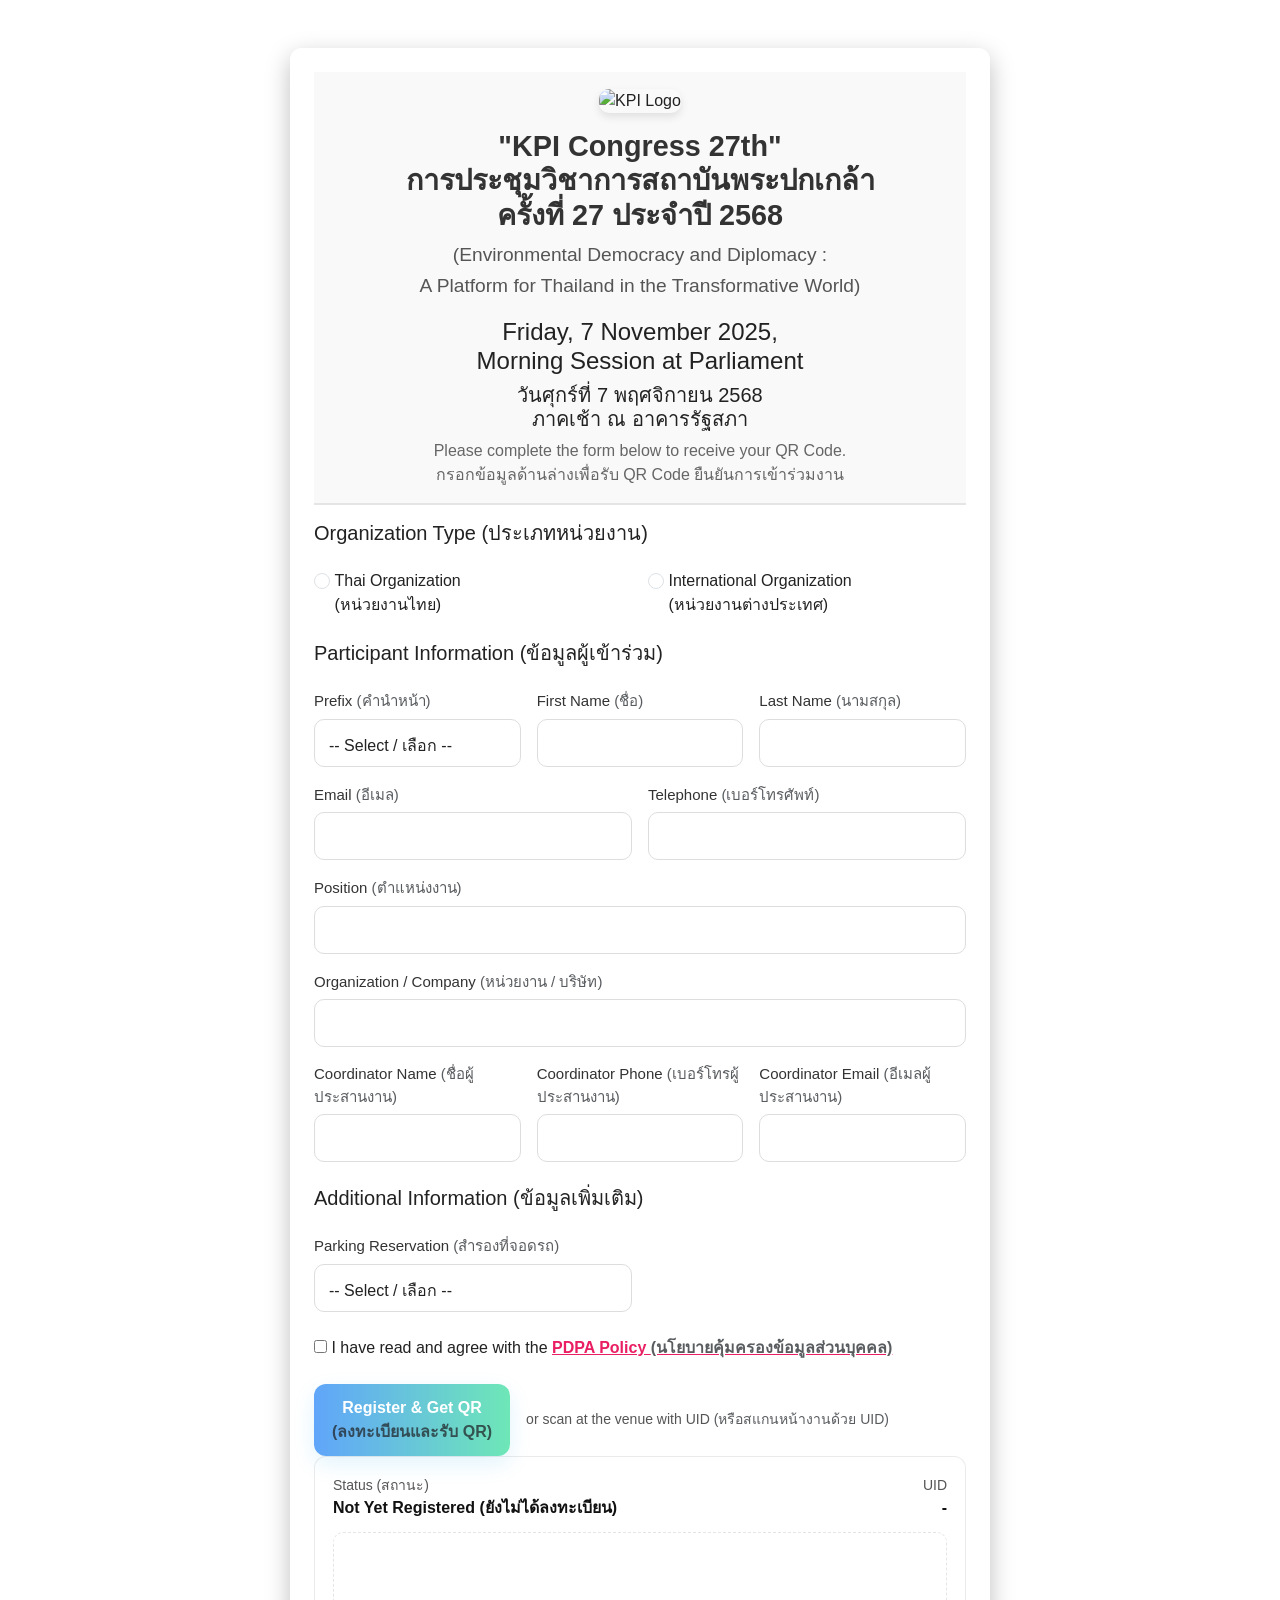
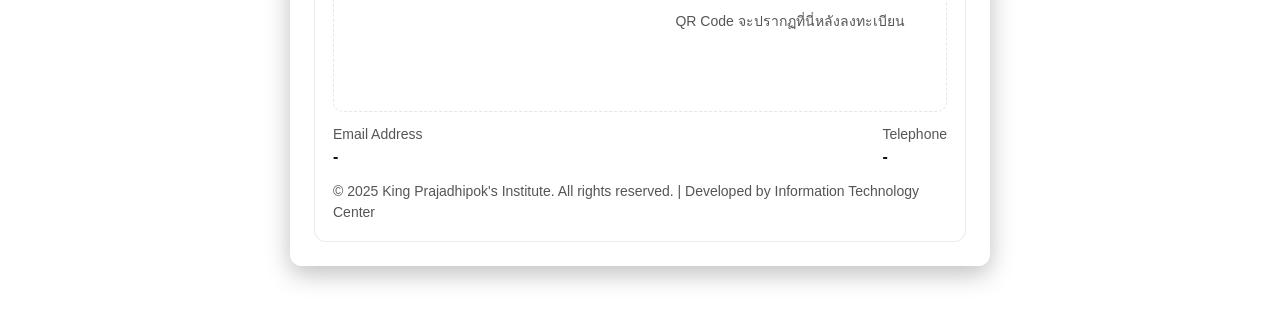
==== index.html @ 48255344 "Add files via upload" ====
<!DOCTYPE html>
<html lang="th">
  <head>
    <meta charset="utf-8" />
    <meta name="viewport" content="width=device-width,initial-scale=1" />
    <title>KPI Congress 27 – Morning Registration Form</title>

    <!-- Google Font -->
    <link
      href="https://fonts.googleapis.com/css2?family=Inter:wght@300;400;600;700&display=swap"
      rel="stylesheet"
    />

    <!-- Bootstrap -->
    <link
      href="https://cdn.jsdelivr.net/npm/bootstrap@5.3.3/dist/css/bootstrap.min.css"
      rel="stylesheet"
    />

    <link rel="stylesheet" href="style.css" />
  </head>
  <body>
    <div class="page">
      <div class="card-modern">
        <div>
          <!-- Header -->
          <div class="header text-center">
            <div class="brand-badge mb-3">
              <img
                src="https://kpi.ac.th/wp-content/uploads/2025/09/LOGO_KPI-Congress-27-scaled.webp"
                alt="KPI Logo"
              /><br />
            </div>
            <div class="header-text">
              <h1 class="title">
                "KPI Congress 27th" <br />การประชุมวิชาการสถาบันพระปกเกล้า
                <br />ครั้งที่ 27 ประจำปี 2568
              </h1>
              <h3>
                (Environmental Democracy and Diplomacy :<br />
                A Platform for Thailand in the Transformative World)
              </h3>
              <h4>
                Friday, 7 November 2025, <br />
                Morning Session at Parliament
              </h4>
              <h5>วันศุกร์ที่ 7 พฤศจิกายน 2568 <br />ภาคเช้า ณ อาคารรัฐสภา</h5>
              <p class="lead">
                Please complete the form below to receive your QR Code. <br />
                กรอกข้อมูลด้านล่างเพื่อรับ QR Code ยืนยันการเข้าร่วมงาน
              </p>
            </div>
          </div>

          <form id="registerForm" class="mt-3">
            <!-- Select Organization Type -->
            <fieldset>
              <legend class="h5">Organization Type (ประเภทหน่วยงาน)</legend>
              <div class="row g-3">
                <div class="col-md-6">
                  <input
                    type="radio"
                    id="orgThai"
                    name="orgType"
                    value="Thai"
                    class="form-check-input"
                    required
                  />
                  <label for="orgThai" class="form-check-label">
                    Thai Organization <br />(หน่วยงานไทย)</label
                  >
                </div>
                <div class="col-md-6">
                  <input
                    type="radio"
                    id="orgInt"
                    name="orgType"
                    value="International"
                    class="form-check-input"
                  />
                  <label for="orgInt" class="form-check-label">
                    International Organization <br />(หน่วยงานต่างประเทศ)</label
                  >
                </div>
              </div>
            </fieldset>

            <fieldset class="mt-4">
              <legend class="h5">
                Participant Information (ข้อมูลผู้เข้าร่วม)
              </legend>
              <div class="row g-3">
                <!-- Prefix -->
                <div class="col-md-4">
                  <label for="prefix" class="form-label">
                    Prefix <span class="text-muted">(คำนำหน้า)</span>
                  </label>
                  <select
                    id="prefix"
                    name="prefix"
                    class="form-control"
                    required
                  >
                    <option value="">-- Select / เลือก --</option>
                    <option value="Mr.">Mr. (นาย)</option>
                    <option value="Mrs.">Mrs. (นาง)</option>
                    <option value="Ms.">Ms. (นางสาว)</option>
                    <option value="Other">Other (อื่นๆ)</option>
                  </select>
                </div>

                <!-- Custom Prefix -->
                <div class="col-md-4 d-none" id="customPrefixBox">
                  <label for="customPrefix" class="form-label">
                    Custom Prefix <span class="text-muted">(กรอกคำนำหน้า)</span>
                  </label>
                  <input
                    type="text"
                    id="customPrefix"
                    name="customPrefix"
                    class="form-control"
                  />
                </div>

                <!-- First Name -->
                <div class="col-md-4">
                  <label for="firstname" class="form-label">
                    First Name <span class="text-muted">(ชื่อ)</span>
                  </label>
                  <input
                    type="text"
                    id="firstname"
                    name="firstname"
                    class="form-control"
                    required
                  />
                </div>

                <!-- Last Name -->
                <div class="col-md-4">
                  <label for="lastname" class="form-label">
                    Last Name <span class="text-muted">(นามสกุล)</span>
                  </label>
                  <input
                    type="text"
                    id="lastname"
                    name="lastname"
                    class="form-control"
                    required
                  />
                </div>

                <!-- Email -->
                <div class="col-md-6">
                  <label for="email" class="form-label">
                    Email <span class="text-muted">(อีเมล)</span>
                  </label>
                  <input
                    type="email"
                    id="email"
                    name="email"
                    class="form-control"
                    required
                  />
                </div>

                <!-- Phone -->
                <div class="col-md-6">
                  <label for="phone" class="form-label">
                    Telephone <span class="text-muted">(เบอร์โทรศัพท์)</span>
                  </label>
                  <input
                    type="tel"
                    id="phone"
                    name="phone"
                    class="form-control"
                    pattern="[0-9]{9,10}"
                    title="กรอกหมายเลขโทรศัพท์ 9–10 หลัก"
                    required
                  />
                </div>

                <!-- Position -->
                <div class="col-12">
                  <label for="position" class="form-label">
                    Position <span class="text-muted">(ตำแหน่งงาน)</span>
                  </label>
                  <input
                    type="text"
                    id="position"
                    name="position"
                    class="form-control"
                    required
                  />
                </div>

                <!-- Organization -->
                <div class="col-12">
                  <label for="organization" class="form-label">
                    Organization / Company
                    <span class="text-muted">(หน่วยงาน / บริษัท)</span>
                  </label>
                  <input
                    type="text"
                    id="organization"
                    name="organization"
                    class="form-control"
                    required
                  />
                </div>

                <!-- Coordinator -->
                <div class="col-md-4">
                  <label for="coordName" class="form-label">
                    Coordinator Name
                    <span class="text-muted">(ชื่อผู้ประสานงาน)</span>
                  </label>
                  <input
                    type="text"
                    id="coordName"
                    name="coordName"
                    class="form-control"
                    required
                  />
                </div>
                <div class="col-md-4">
                  <label for="coordPhone" class="form-label">
                    Coordinator Phone
                    <span class="text-muted">(เบอร์โทรผู้ประสานงาน)</span>
                  </label>
                  <input
                    type="tel"
                    id="coordPhone"
                    name="coordPhone"
                    class="form-control"
                    required
                  />
                </div>
                <div class="col-md-4">
                  <label for="coordEmail" class="form-label">
                    Coordinator Email
                    <span class="text-muted">(อีเมลผู้ประสานงาน)</span>
                  </label>
                  <input
                    type="email"
                    id="coordEmail"
                    name="coordEmail"
                    class="form-control"
                    required
                  />
                </div>
              </div>
            </fieldset>

            <fieldset class="mt-4">
              <legend class="h5">
                Additional Information (ข้อมูลเพิ่มเติม)
              </legend>
              <div class="row g-3">
                <!-- Bring Car -->
                <div class="col-md-6">
                  <label class="form-label">
                    Parking Reservation
                    <span class="text-muted">(สำรองที่จอดรถ)</span>
                  </label>
                  <select
                    id="bringCar"
                    name="bringCar"
                    class="form-control"
                    required
                  >
                    <option value="">-- Select / เลือก --</option>
                    <option value="No">No (ไม่)</option>
                    <option value="Yes">Yes (ใช่)</option>
                  </select>
                </div>

                <!-- Car Plate -->
                <div class="col-md-6 d-none" id="carPlateBox">
                  <label for="carPlate" class="form-label">
                    Car Plate Number
                    <span class="text-muted">(เลขทะเบียนรถ)</span>
                  </label>
                  <input
                    type="text"
                    id="carPlate"
                    name="carPlate"
                    class="form-control"
                  />
                </div>
              </div>
            </fieldset>

            <!-- International Only -->
            <fieldset class="mt-4 d-none" id="internationalSection">
              <legend class="h5">
                For International Participants Only
                (สำหรับผู้เข้าร่วมต่างประเทศ)
              </legend>
              <div class="row g-3">
                <!-- Morning Session -->
                <div class="col-12">
                  <label class="form-label">
                    Will you attend the morning session at the Parliament?
                    <br />
                    <span class="text-muted"
                      >(สะดวกเข้าร่วมงานภาคเช้าที่รัฐสภาหรือไม่)</span
                    >
                  </label>
                  <select
                    name="attendMorning"
                    id="attendMorning"
                    class="form-control"
                  >
                    <option value="">-- Select / เลือก --</option>
                    <option value="Yes">Yes (สะดวกเข้าร่วม)</option>
                    <option value="No">No (ไม่สะดวกเข้าร่วม)</option>
                  </select>
                </div>

                <!-- Evening Session -->
                <div class="col-12">
                  <label class="form-label">
                    Will you attend the evening session at the hotel? <br />
                    <span class="text-muted"
                      >(สะดวกเข้าร่วมงานภาคเย็นที่โรงแรมหรือไม่)</span
                    >
                  </label>
                  <select
                    name="attendEvening"
                    id="attendEvening"
                    class="form-control"
                  >
                    <option value="">-- Select / เลือก --</option>
                    <option value="Yes">Yes (สะดวกเข้าร่วม)</option>
                    <option value="No">No (ไม่สะดวกเข้าร่วม)</option>
                  </select>
                </div>

                <!-- Evening Details -->
                <div class="col-12 d-none" id="eveningDetails">
                  <div class="row g-3">
                    <!-- Food -->
                    <div class="col-md-6">
                      <label for="foodType" class="form-label">
                        Meal Preference
                        <span class="text-muted">(ระบุประเภทอาหาร)</span>
                      </label>
                      <select
                        id="foodType"
                        name="foodType"
                        class="form-control"
                      >
                        <option value="">-- Select / เลือก --</option>
                        <option value="Regular">Regular (ปกติ)</option>
                        <option value="Muslim">Muslim (มุสลิม)</option>
                        <option value="Vegetarian">
                          Vegetarian (มังสวิรัติ)
                        </option>
                      </select>
                    </div>

                    <!-- Allergy -->
                    <div class="col-md-6">
                      <label for="foodAllergy" class="form-label">
                        Food Allergy (if any)
                        <span class="text-muted">(การแพ้อาหาร หากมี)</span>
                      </label>
                      <input
                        type="text"
                        id="foodAllergy"
                        name="foodAllergy"
                        class="form-control"
                      />
                    </div>

                    <!-- Spouse -->
                    <div class="col-12">
                      <label for="withSpouse" class="form-label">
                        Will you attend with spouse?
                        <span class="text-muted"
                          >(เข้าร่วมพร้อมคู่สมรสหรือไม่)</span
                        >
                      </label>
                      <select
                        id="withSpouse"
                        name="withSpouse"
                        class="form-control"
                      >
                        <option value="">-- Select / เลือก --</option>
                        <option value="No">No (ไม่ใช่)</option>
                        <option value="Yes">Yes (ใช่)</option>
                      </select>
                    </div>

                    <div id="spouseFields" class="d-none">
                      <div class="col-md-3">
                        <label for="spousePrefix" class="form-label">
                          Prefix <span class="text-muted">(คำนำหน้า)</span>
                        </label>
                        <input
                          type="text"
                          id="spousePrefix"
                          name="spousePrefix"
                          class="form-control"
                        />
                      </div>
                      <div class="col-md-3">
                        <label for="spouseFirst" class="form-label">
                          First Name <span class="text-muted">(ชื่อ)</span>
                        </label>
                        <input
                          type="text"
                          id="spouseFirst"
                          name="spouseFirst"
                          class="form-control"
                        />
                      </div>
                      <div class="col-md-3">
                        <label for="spouseLast" class="form-label">
                          Last Name <span class="text-muted">(นามสกุล)</span>
                        </label>
                        <input
                          type="text"
                          id="spouseLast"
                          name="spouseLast"
                          class="form-control"
                        />
                      </div>
                      <div class="col-md-3">
                        <label for="spouseFood" class="form-label">
                          Spouse Meal
                          <span class="text-muted">(อาหารคู่สมรส)</span>
                        </label>
                        <select
                          id="spouseFood"
                          name="spouseFood"
                          class="form-control"
                        >
                          <option value="">-- Select / เลือก --</option>
                          <option value="Regular">Regular (ปกติ)</option>
                          <option value="Muslim">Muslim (มุสลิม)</option>
                          <option value="Vegetarian">
                            Vegetarian (มังสวิรัติ)
                          </option>
                        </select>
                      </div>
                      <div class="col-12 mt-2">
                        <label for="spouseAllergy" class="form-label">
                          Spouse Food Allergy (if any)
                          <span class="text-muted"
                            >(การแพ้อาหารคู่สมรส หากมี)</span
                          >
                        </label>
                        <input
                          type="text"
                          id="spouseAllergy"
                          name="spouseAllergy"
                          class="form-control"
                        />
                      </div>
                    </div>
                  </div>
                </div>
              </div>
            </fieldset>

            <!-- PDPA -->
            <div class="pdpa-box mt-4">
              <input type="checkbox" id="pdpaConsent" required />
              <label for="pdpaConsent">
                I have read and agree with the
                <a
                  href="https://kpi.ac.th/wp-content/uploads/2025/09/pdpa.html"
                  target="_blank"
                >
                  PDPA Policy
                  <span class="text-muted"
                    >(นโยบายคุ้มครองข้อมูลส่วนบุคคล)</span
                  >
                </a>
              </label>
            </div>

            <div class="d-flex align-items-center gap-3 mt-4">
              <button type="submit" class="btn btn-submit">
                Register & Get QR <br /><span class="text-muted"
                  >(ลงทะเบียนและรับ QR)</span
                >
              </button>
              <div class="muted-small">
                or scan at the venue with UID
                <span class="text-muted">(หรือสแกนหน้างานด้วย UID)</span>
              </div>
            </div>

            <!-- Response -->
            <div
              id="responseMessage"
              class="alert mt-3 d-none"
              role="alert"
            ></div>
          </form>
        </div>

        <!-- Right panel -->
        <div class="right-panel d-flex flex-column">
          <div class="d-flex justify-content-between align-items-center">
            <div>
              <div class="small-key">Status (สถานะ)</div>
              <div class="small-val" id="statusText">
                Not Yet Registered (ยังไม่ได้ลงทะเบียน)
              </div>
            </div>
            <div class="text-end">
              <div class="small-key">UID</div>
              <div class="small-val" id="uidText">-</div>
            </div>
          </div>

          <div class="qr-box" id="qrArea">
            <canvas id="qrCanvas"></canvas>
            <div class="muted-small">QR Code จะปรากฏที่นี่หลังลงทะเบียน</div>
          </div>

          <div class="info-row">
            <div>
              <div class="small-key">Email Address</div>
              <div class="small-val" id="emailText">-</div>
            </div>
            <div>
              <div class="small-key">Telephone</div>
              <div class="small-val" id="phoneText">-</div>
            </div>
          </div>

          <div class="mt-auto">
            <div class="muted-small">
              © 2025 King Prajadhipok's Institute. All rights reserved. |
              Developed by Information Technology Center
            </div>
          </div>
        </div>
      </div>
    </div>

    <!-- Bootstrap JS -->
    <script src="https://cdn.jsdelivr.net/npm/bootstrap@5.3.3/dist/js/bootstrap.bundle.min.js"></script>
    <!-- Custom JS -->
    <script>
      // Toggle custom prefix
      document.getElementById("prefix").addEventListener("change", function () {
        document
          .getElementById("customPrefixBox")
          .classList.toggle("d-none", this.value !== "Other");
      });

      // Toggle car plate
      document
        .getElementById("bringCar")
        .addEventListener("change", function () {
          document
            .getElementById("carPlateBox")
            .classList.toggle("d-none", this.value !== "Yes");
        });

      // Show International section
      document.querySelectorAll("input[name='orgType']").forEach((el) =>
        el.addEventListener("change", function () {
          document
            .getElementById("internationalSection")
            .classList.toggle("d-none", this.value !== "International");
        })
      );

      // Evening details
      document
        .getElementById("attendEvening")
        .addEventListener("change", function () {
          document
            .getElementById("eveningDetails")
            .classList.toggle("d-none", this.value !== "Yes");
        });

      // Spouse fields
      document
        .getElementById("withSpouse")
        .addEventListener("change", function () {
          document
            .getElementById("spouseFields")
            .classList.toggle("d-none", this.value !== "Yes");
        });
    </script>
  </body>
</html>
---- style.css ----
:root{
  --bg:#0f1724;
  --card:#ffffff;
  --muted:#555;             /* เทาเข้มขึ้น */
  --accent1:#6ee7b7;
  --accent2:#60a5fa;
  --glass: rgba(255,255,255,0.85); /* โปร่งใสแบบอ่านง่าย */
  --radius:16px;
}

html,body{
  height:100%;
  font-family:'Inter',system-ui,-apple-system,Segoe UI,Roboto,"Helvetica Neue",Arial;
}

.header {

  align-items: center;
  justify-content: center;
  gap: 1rem;
  padding: 1rem;
  background: #f9f9f9; /* โทนพื้นสุภาพ */
  border-bottom: 2px solid #e5e5e5;
}

.brand-badge img {
  height: 120px;
  border-radius: 10px; /* เลือกได้ว่าจะโค้งหรือไม่ */
  box-shadow: 0 4px 8px rgba(0,0,0,0.1);
}

.header-text {
  max-width: 800px;
  text-align: center;
}

.header-text .title {
  font-size: 1.8rem;
  font-weight: 700;
  color: #333;
  margin-bottom: 0.5rem;
}

.header-text h3 {
  font-size: 1.2rem;
  font-weight: 400;
  color: #555;
  margin-bottom: 1rem;
  line-height: 1.6;
}

.header-text .lead {
  font-size: 1rem;
  color: #666;
}


body {
  background-image: url('https://kpi.ac.th/wp-content/uploads/2025/09/ดีไซน์ที่ยังไม่ได้ตั้งชื่อ-12.webp');
  background-size: cover;
  background-position: center;
  background-repeat: no-repeat;
  background-attachment: fixed;
  font-family: 'Poppins', sans-serif;
  color: #222;  /* สีตัวอักษรหลัก */
}

.page {
  min-height:100vh;
  display:flex;
  align-items:center;
  justify-content:center;
  padding:48px 20px;
}

.card-modern {
  background: var(--glass); 
  padding: 24px;
  border-radius: 12px;
  box-shadow: 0 8px 24px rgba(0,0,0,0.25);
  max-width: 700px;
  width: 100%;
}

h1.title {
  font-size:28px;
  margin:0;
  font-weight:600;
  color:#111;
}

p.lead { margin:0; color:var(--muted); font-size:14px; }

.form-label { 
  font-size:15px; 
  color:#333; 
  margin-bottom:6px; 
  font-weight:500; 
}

form .form-control {
  background: rgba(255,255,255,0.9);
  border:1px solid #ddd;
  color:#222;
  border-radius:10px;
  padding:14px;
  height:48px;
}

.btn-submit {
  background: linear-gradient(90deg,var(--accent2),var(--accent1));
  border:none;
  color:#fff; /* เปลี่ยนเป็นขาวให้ตัดกับปุ่ม */
  font-weight:700;
  padding:12px 18px;
  border-radius:12px;
  box-shadow: 0 8px 22px rgba(14,165,233,0.12);
  transition: transform .12s ease, box-shadow .12s ease;
}
.btn-submit:hover{
  transform: translateY(-2px); 
  box-shadow: 0 14px 36px rgba(14,165,233,0.2);
}

.muted-small{ color:var(--muted); font-size:14px; }

.right-panel {
  background: rgba(255,255,255,0.7);
  border-radius:12px;
  padding:18px;
  border:1px solid rgba(0,0,0,0.08);
  display:flex;
  flex-direction:column;
  gap:12px;
  align-items:stretch;
}

.qr-box{
  background: rgba(255,255,255,0.9);
  border-radius:10px;
  padding:14px;
  display:flex;
  align-items:center;
  justify-content:center;
  min-height:180px;
  border:1px dashed rgba(0,0,0,0.1);
}

.qr-box img { width:200px; height:200px; border-radius:8px; }

.info-row{ display:flex; justify-content:space-between; gap:10px; align-items:center;}
.small-key{ color:var(--muted); font-size:14px; }
.small-val{ font-weight:600; color:#111; }

.note {
  font-size:14px; 
  color:#444; 
  background: rgba(255,255,255,0.8); 
  padding:10px; 
  border-radius:8px;
}

.pdpa-box label {
  color: #222; 
  font-weight: 500;
  line-height: 1.5;
}
.pdpa-box a {
  color: #e91e63;
  font-weight: 600;
  text-decoration: underline;
}
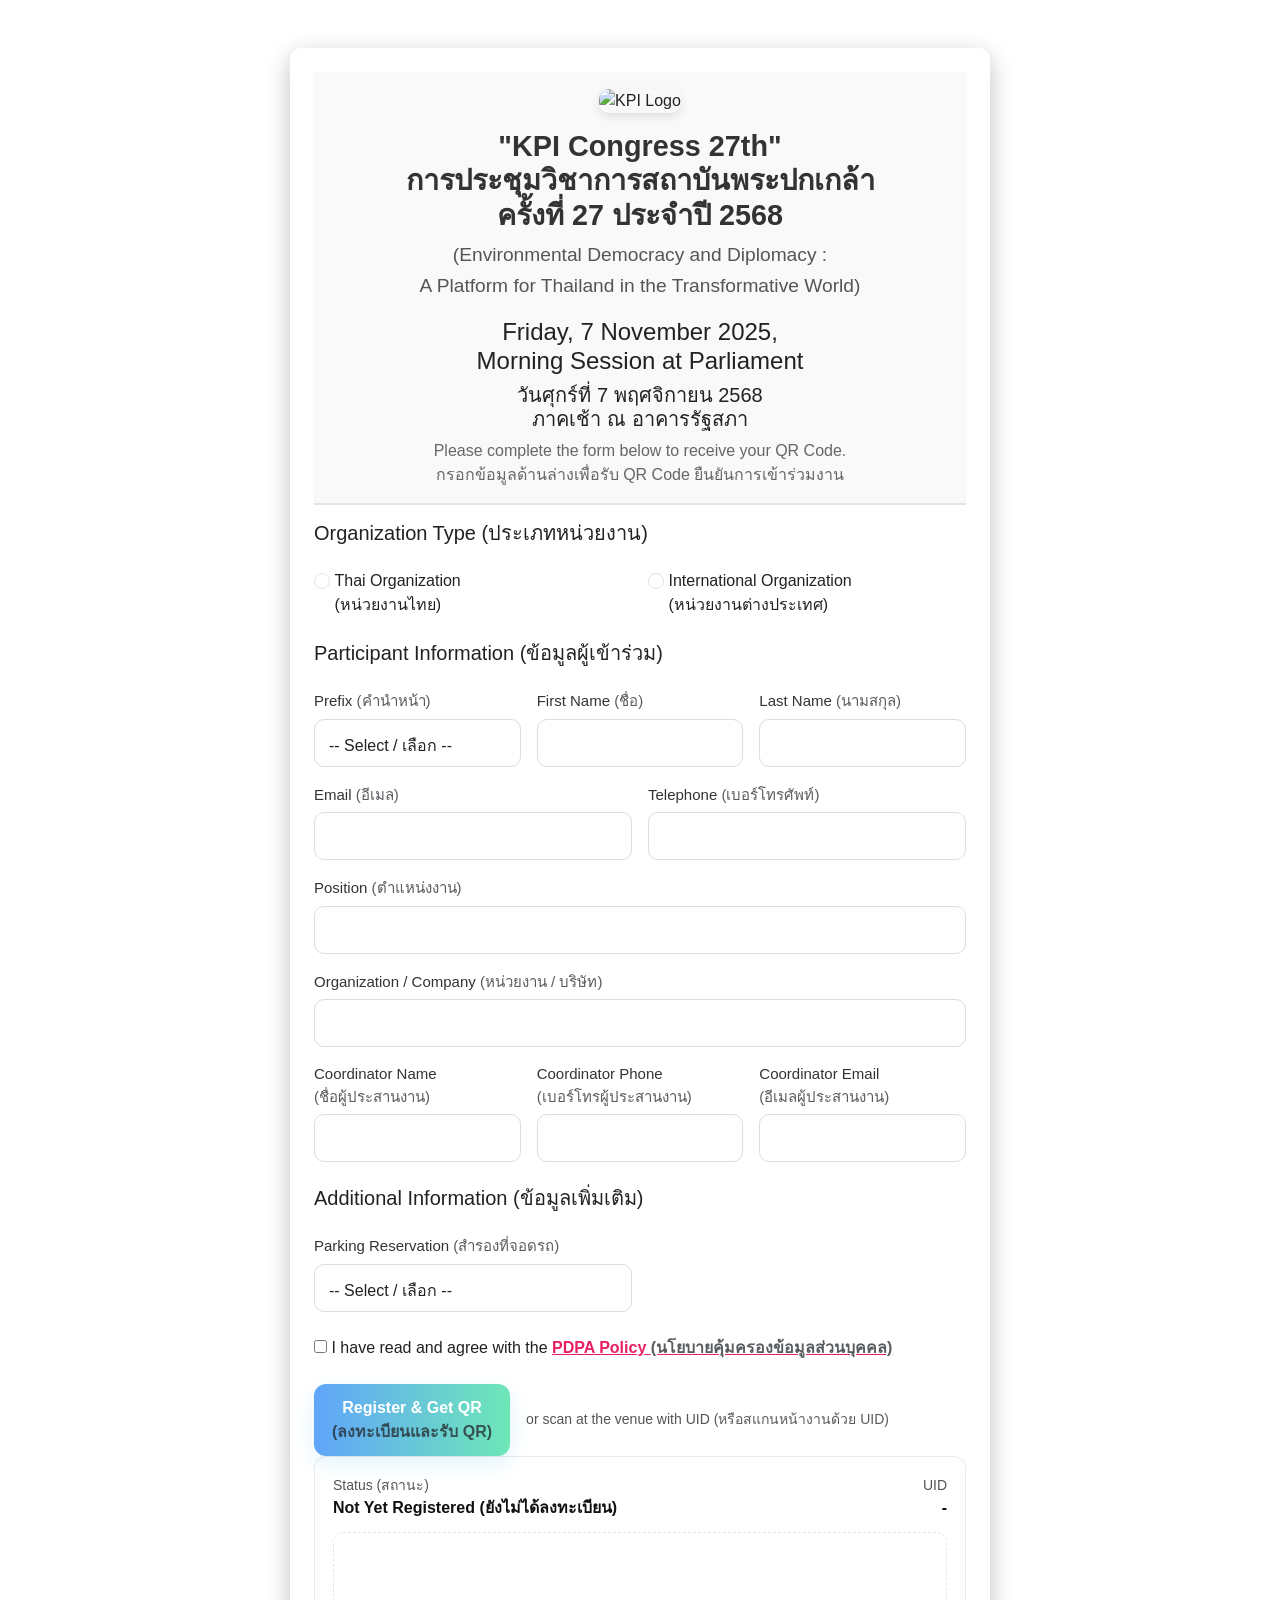
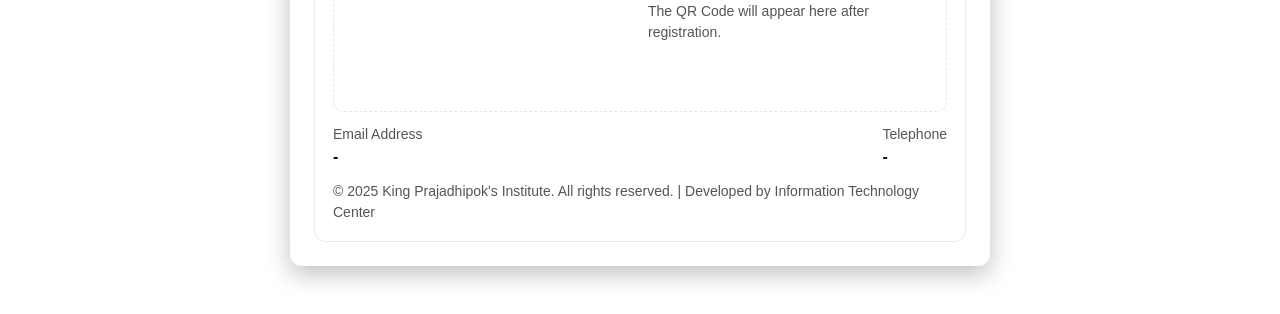
==== commit 80c6aebc: "Add files via upload" ====
--- a/index.html
+++ b/index.html
@@ -212,7 +212,7 @@
                 <!-- Coordinator -->
                 <div class="col-md-4">
                   <label for="coordName" class="form-label">
-                    Coordinator Name
+                    Coordinator Name <br>
                     <span class="text-muted">(ชื่อผู้ประสานงาน)</span>
                   </label>
                   <input
@@ -225,7 +225,7 @@
                 </div>
                 <div class="col-md-4">
                   <label for="coordPhone" class="form-label">
-                    Coordinator Phone
+                    Coordinator Phone <br>
                     <span class="text-muted">(เบอร์โทรผู้ประสานงาน)</span>
                   </label>
                   <input
@@ -238,7 +238,7 @@
                 </div>
                 <div class="col-md-4">
                   <label for="coordEmail" class="form-label">
-                    Coordinator Email
+                    Coordinator Email <br>
                     <span class="text-muted">(อีเมลผู้ประสานงาน)</span>
                   </label>
                   <input
@@ -396,7 +396,7 @@
                     <div id="spouseFields" class="d-none">
                       <div class="col-md-3">
                         <label for="spousePrefix" class="form-label">
-                          Prefix <span class="text-muted">(คำนำหน้า)</span>
+                          Spouse Prefix <br> <span class="text-muted">(คำนำหน้าของคู่สมรส)</span>
                         </label>
                         <input
                           type="text"
@@ -407,7 +407,7 @@
                       </div>
                       <div class="col-md-3">
                         <label for="spouseFirst" class="form-label">
-                          First Name <span class="text-muted">(ชื่อ)</span>
+                          Spouse First Name <br> <span class="text-muted">(ชื่อของคู่สมรส)</span>
                         </label>
                         <input
                           type="text"
@@ -418,7 +418,7 @@
                       </div>
                       <div class="col-md-3">
                         <label for="spouseLast" class="form-label">
-                          Last Name <span class="text-muted">(นามสกุล)</span>
+                          Spouse Last Name <br> <span class="text-muted">(นามสกุลของคู่สมรส)</span>
                         </label>
                         <input
                           type="text"
@@ -494,6 +494,9 @@
               </div>
             </div>
 
+            <!-- Hidden field: ระบุว่าเป็นเช้า -->
+  <input type="hidden" name="sheetName" value="Register2" />
+
             <!-- Response -->
             <div
               id="responseMessage"
@@ -520,7 +523,7 @@
 
           <div class="qr-box" id="qrArea">
             <canvas id="qrCanvas"></canvas>
-            <div class="muted-small">QR Code จะปรากฏที่นี่หลังลงทะเบียน</div>
+            <div class="muted-small">The QR Code will appear here after registration.</div>
           </div>
 
           <div class="info-row">
@@ -546,6 +549,7 @@
 
     <!-- Bootstrap JS -->
     <script src="https://cdn.jsdelivr.net/npm/bootstrap@5.3.3/dist/js/bootstrap.bundle.min.js"></script>
+    <script src="script.js"></script>
     <!-- Custom JS -->
     <script>
       // Toggle custom prefix
